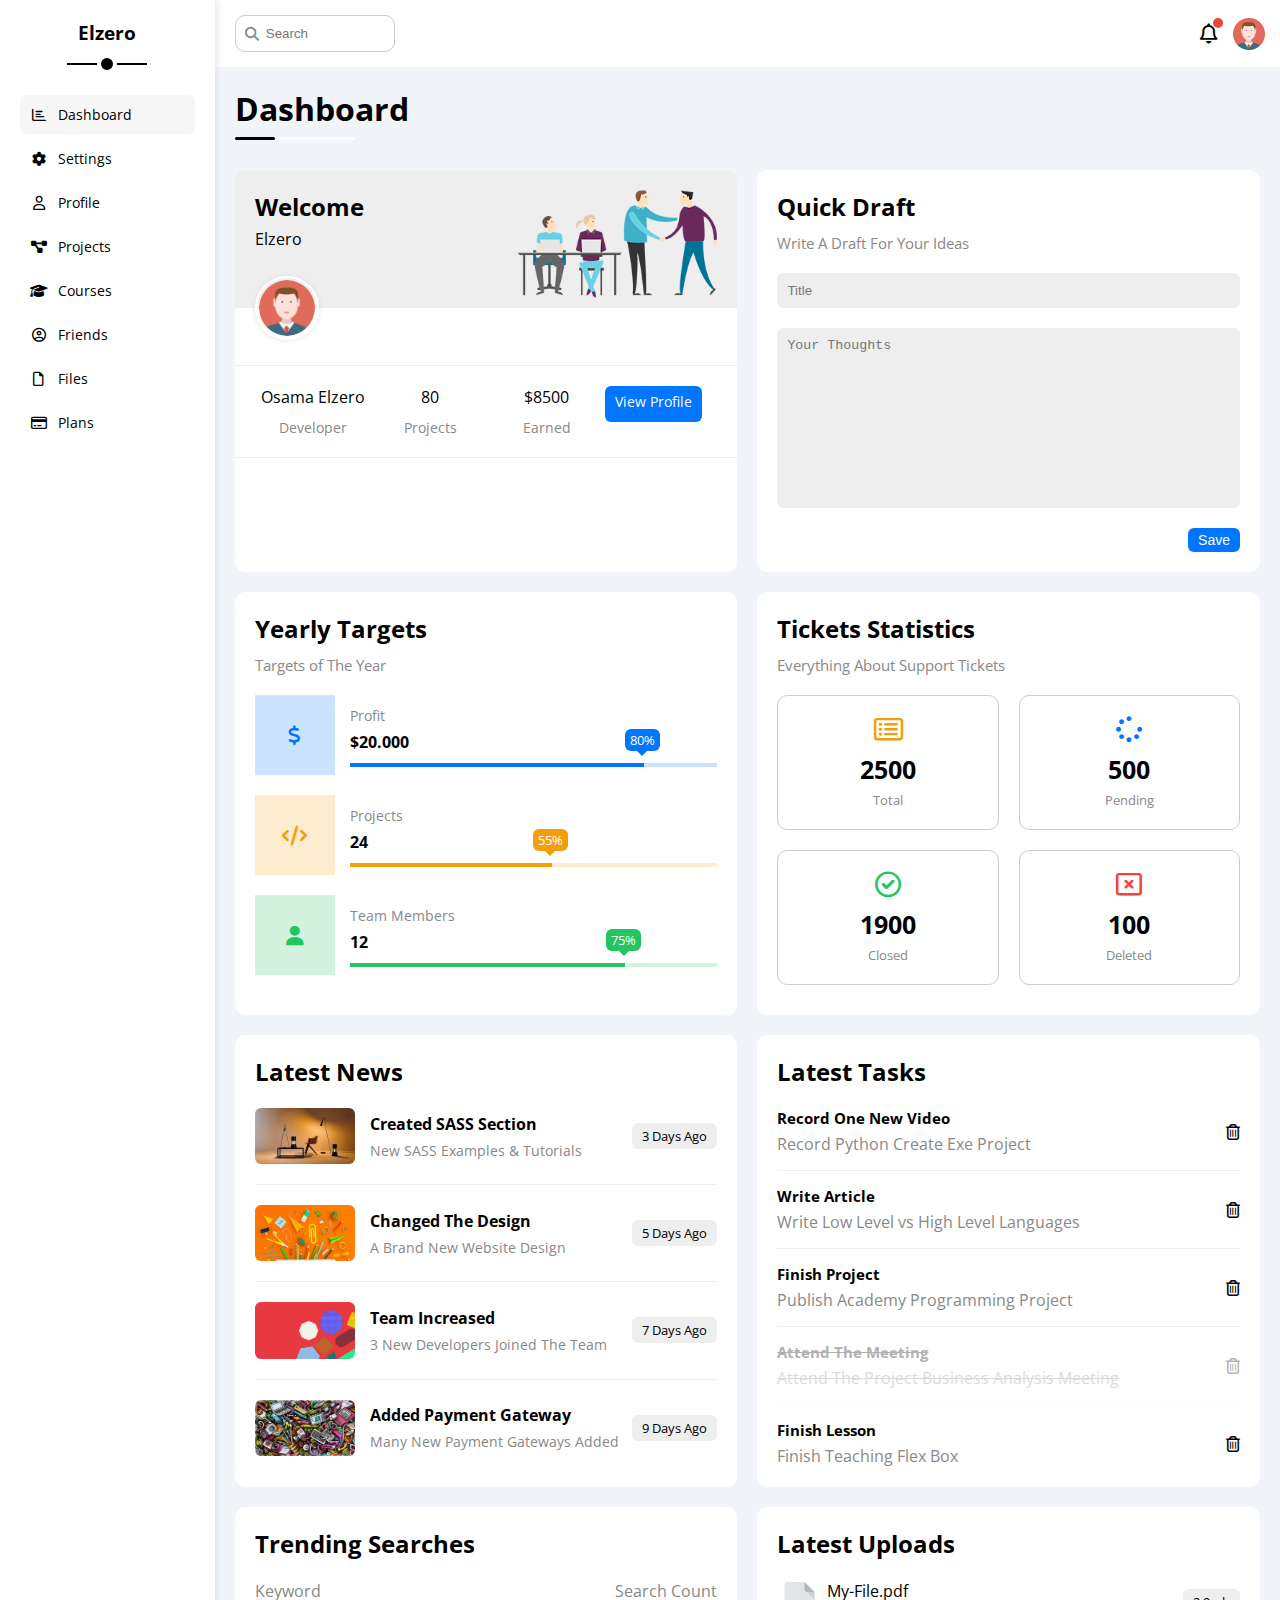
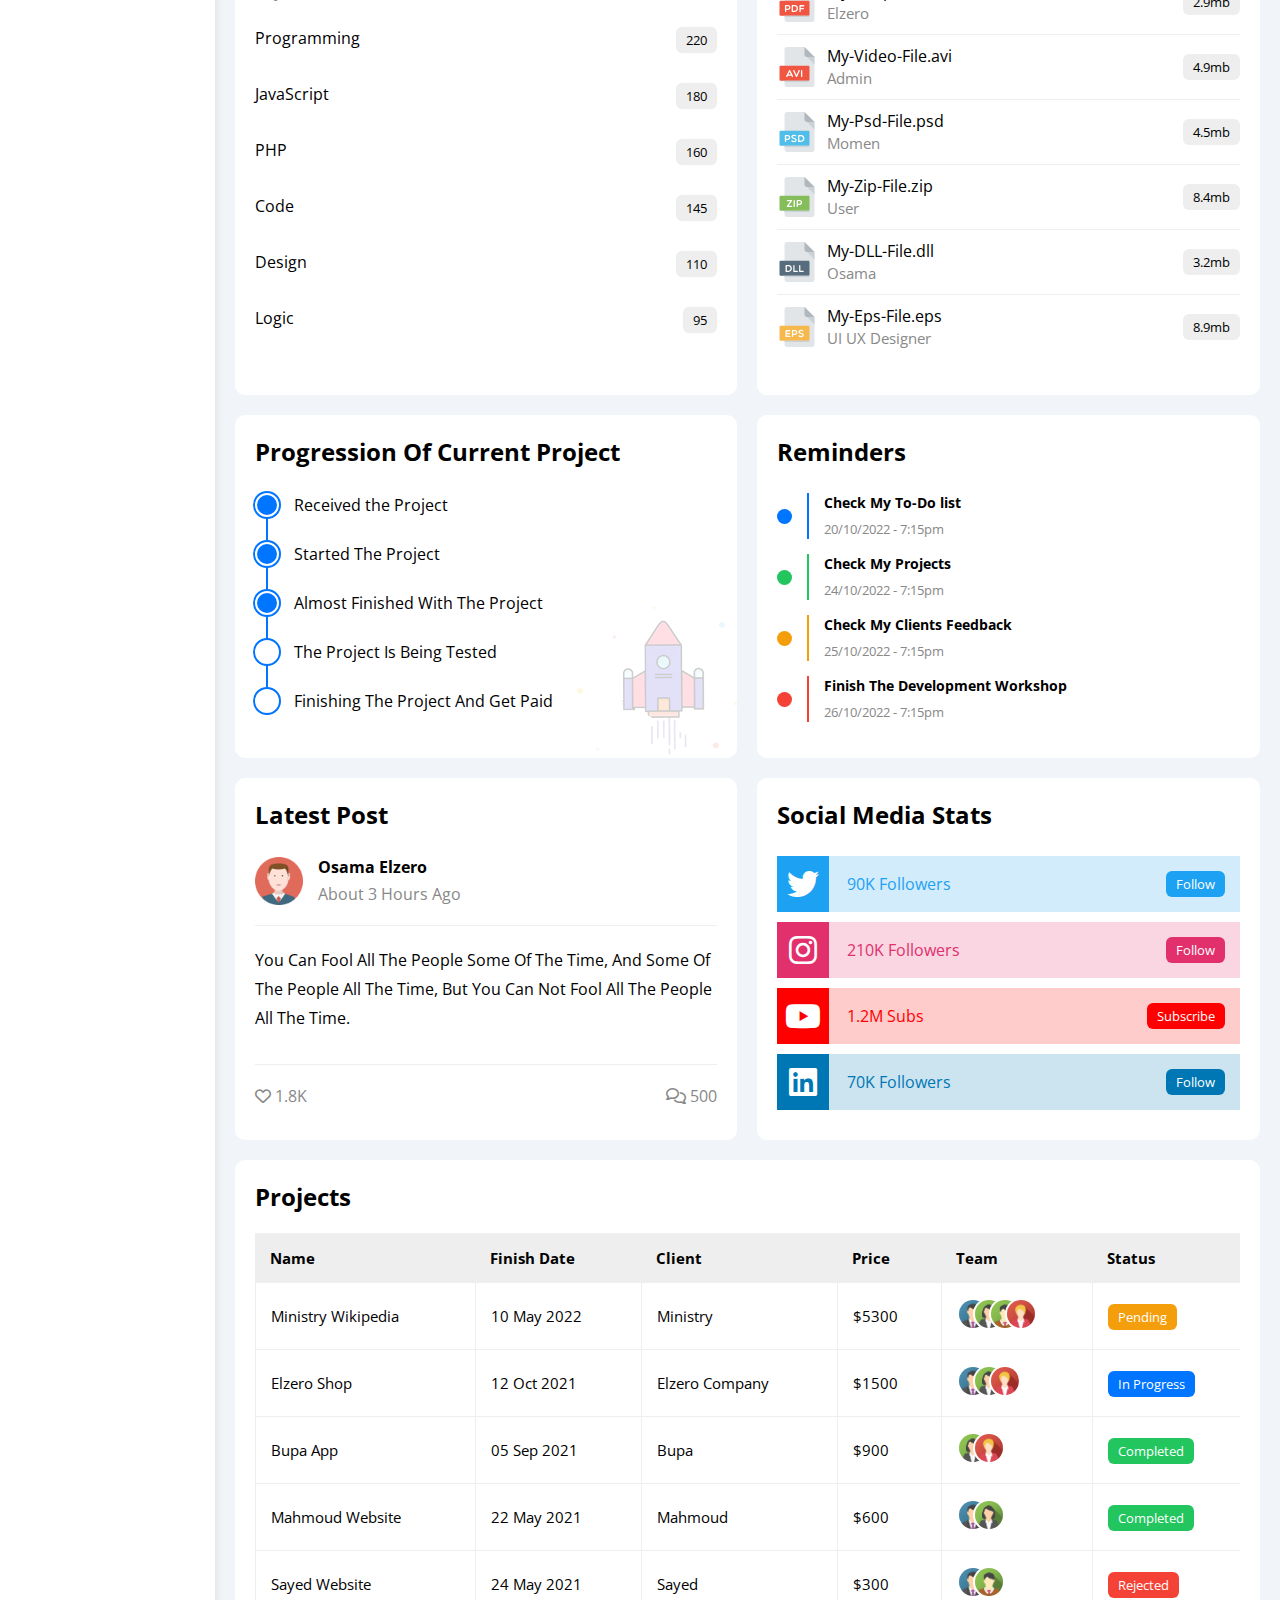
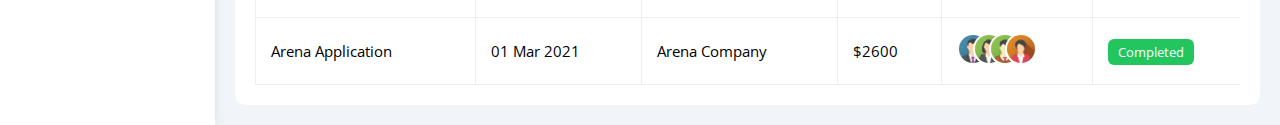
==== index.html @ bc7a1bca "Add files via upload" ====
<!DOCTYPE html>
<html lang="en">
  <head>
    <meta charset="UTF-8" />
    <meta http-equiv="X-UA-Compatible" content="IE=edge" />
    <meta name="viewport" content="width=device-width, initial-scale=1.0" />
    <title>Dashboard</title>
    <link rel="stylesheet" href="./Css/All.min.css" />
    <link rel="stylesheet" href="./Css/Framework.css" />
    <link rel="stylesheet" href="./Css/Master.css" />
    <!-- <link rel="stylesheet" href="./Css/Normalize.css" /> -->
    <link rel="preconnect" href="https://fonts.googleapis.com" />
    <link rel="preconnect" href="https://fonts.gstatic.com" crossorigin />
    <link
      href="https://fonts.googleapis.com/css2?family=Open+Sans:wght@300;500&display=swap"
      rel="stylesheet"
    />
  </head>
  <body>
    <div class="page d-flex">
      <div class="sidebar bg-white p-20 p-relative">
        <h3 class="p-relative text-c mt-0">Elzero</h3>
        <ul>
          <li>
            <a
              class="active d-flex align-center fs-14 c-black rad-6 p-10"
              href="index.html"
            >
              <i class="fa-regular fa-chart-bar fa-fw"></i>
              <span>Dashboard</span>
            </a>
          </li>
          <li>
            <a
              class="d-flex align-center fs-14 c-black rad-6 p-10"
              href="settings.html"
            >
              <i class="fa-solid fa-gear fa-fw"></i>
              <span>Settings</span>
            </a>
          </li>
          <li>
            <a
              class="d-flex align-center fs-14 c-black rad-6 p-10"
              href="profile.html"
            >
              <i class="fa-regular fa-user fa-fw"></i>
              <span>Profile</span>
            </a>
          </li>
          <li>
            <a
              class="d-flex align-center fs-14 c-black rad-6 p-10"
              href="projects.html"
            >
              <i class="fa-solid fa-diagram-project fa-fw"></i>
              <span>Projects</span>
            </a>
          </li>
          <li>
            <a
              class="d-flex align-center fs-14 c-black rad-6 p-10"
              href="courses.html"
            >
              <i class="fa-solid fa-graduation-cap fa-fw"></i>
              <span>Courses</span>
            </a>
          </li>
          <li>
            <a
              class="d-flex align-center fs-14 c-black rad-6 p-10"
              href="friends.html"
            >
              <i class="fa-regular fa-circle-user fa-fw"></i>
              <span>Friends</span>
            </a>
          </li>
          <li>
            <a
              class="d-flex align-center fs-14 c-black rad-6 p-10"
              href="files.html"
            >
              <i class="fa-regular fa-file fa-fw"></i>
              <span>Files</span>
            </a>
          </li>
          <li>
            <a
              class="d-flex align-center fs-14 c-black rad-6 p-10"
              href="plans.html"
            >
              <i class="fa-regular fa-credit-card fa-fw"></i>
              <span>Plans</span>
            </a>
          </li>
        </ul>
      </div>
      <div class="content w-full">
        <!-- Start Head -->
        <div class="head bg-white p-15 between-flex">
          <div class="search p-relative">
            <input class="p-10" type="search" placeholder="Search" />
          </div>
          <div class="icons d-flex align-center">
            <span class="notification p-relative">
              <i class="fa-regular fa-bell fa-lg"></i>
            </span>
            <img src="./Img/avatar.png" alt="" />
          </div>
        </div>
        <!-- End Head -->
        <h1 class="p-relative">Dashboard</h1>
        <div class="wrapper d-grid gap-20">
          <!-- Start Welcome Widget -->
          <div class="welcome bg-white rad-10 txt-c-mobile block-mobile">
            <div class="intro p-20 d-flex space-between bg-eee">
              <div>
                <h2 class="m-0">Welcome</h2>
                <p class="c.grey mt-5">Elzero</p>
              </div>
              <img class="hide-mobile" src="./Img/welcome.png" alt="" />
            </div>
            <img src="./Img/avatar.png" alt="" class="avatar" />
            <div class="body text-c d-flex p-20 mt-20 mb-20 block-mobile">
              <div>
                Osama Elzero
                <span class="d-block c-grey fs-14 mt-10">Developer</span>
              </div>
              <div>
                80 <span class="d-block c-grey fs-14 mt-10">Projects</span>
              </div>
              <div>
                $8500 <span class="d-block c-grey fs-14 mt-10">Earned</span>
              </div>
              <a
                href="Profile.html"
                class="visit d-block fs-14 bg-blue c-white w-fit p-6 rad-6"
                >View Profile</a
              >
            </div>
          </div>
          <!-- End Welcome Widget -->
          <!-- Start Quick Draft Widget -->
          <div class="quick-draft p-20 bg-white rad-10">
            <h2 class="mt-0 mb-10">Quick Draft</h2>
            <p class="mt-0 mb-20 c-grey fs-15">Write A Draft For Your Ideas</p>
            <form>
              <input
                class="d-block mb-20 w-full p-10 b-none bg-eee rad-6"
                type="text"
                placeholder="Title"
              />
              <textarea
                class="d-block mb-20 w-full p-10 b-none bg-eee rad-6"
                placeholder="Your Thoughts"
              ></textarea>
              <input
                class="save d-block fs-14 bg-blue c-white b-none w-fit btn-shape"
                type="submit"
                value="Save"
              />
            </form>
          </div>
          <!-- End Quick Draft Widget -->
          <!-- Start Tragets -->
          <div class="targets p-20 bg-white rad-10">
            <h2 class="mt-0 mb-10">Yearly Targets</h2>
            <p class="mt-0 mb-20 c-grey fs-15">Targets of The Year</p>
            <div class="target-row mb-20 d-flex align-center blue">
              <div class="icon center-flex">
                <i class="fa-solid fa-dollar-sign fa-lg c-blue"></i>
              </div>
              <div class="details">
                <span class="fs-14 c-grey">Profit</span>
                <span class="d-block mt-5 mb-10 fw-bold">$20.000</span>
                <div class="progress p-relative">
                  <span class="bg-blue blue" style="width: 80%">
                    <span class="bg-blue">80%</span>
                  </span>
                </div>
              </div>
            </div>
            <div class="target-row mb-20 d-flex align-center orange">
              <div class="icon center-flex">
                <i class="fa-solid fa-code fa-lg c-orange"></i>
              </div>
              <div class="details">
                <span class="fs-14 c-grey">Projects</span>
                <span class="d-block mt-5 mb-10 fw-bold">24</span>
                <div class="progress p-relative">
                  <span class="bg-orange orange" style="width: 55%">
                    <span class="bg-orange">55%</span>
                  </span>
                </div>
              </div>
            </div>
            <div class="target-row mb-20 d-flex align-center green">
              <div class="icon center-flex">
                <i class="fa-solid fa-user fa-lg c-green"></i>
              </div>
              <div class="details">
                <span class="fs-14 c-grey">Team Members</span>
                <span class="d-block mt-5 mb-10 fw-bold">12</span>
                <div class="progress p-relative">
                  <span class="bg-green green" style="width: 75%">
                    <span class="bg-green">75%</span>
                  </span>
                </div>
              </div>
            </div>
          </div>
          <!-- End Targets -->
          <!-- Start Ticket Widget -->
          <div class="tickets p-20 bg-white rad-10">
            <h2 class="mt-0 mb-10">Tickets Statistics</h2>
            <p class="mt-0 mb-20 c-grey fs-15">
              Everything About Support Tickets
            </p>
            <div class="d-flex text-c gap-20 f-wrap">
              <div class="box p-20 rad-10 fs-13 c-grey">
                <i
                  class="fa-regular fa-rectangle-list fa-2x mb-10 c-orange"
                ></i>
                <span class="d-block c-black fw-bold fs-25 mb-5">2500</span>
                Total
              </div>
              <div class="box p-20 rad-10 fs-13 c-grey">
                <i class="fa-solid fa-spinner fa-2x mb-10 c-blue"></i>
                <span class="d-block c-black fw-bold fs-25 mb-5">500</span>
                Pending
              </div>
              <div class="box p-20 rad-10 fs-13 c-grey">
                <i class="fa-regular fa-circle-check fa-2x mb-10 c-green"></i>
                <span class="d-block c-black fw-bold fs-25 mb-5">1900</span>
                Closed
              </div>
              <div class="box p-20 rad-10 fs-13 c-grey">
                <i class="fa-regular fa-rectangle-xmark fa-2x mb-10 c-red"></i>
                <span class="d-block c-black fw-bold fs-25 mb-5">100</span>
                Deleted
              </div>
            </div>
          </div>
          <!-- End Ticket Widget -->
          <!-- Start Latest News -->
          <div class="latest-news p-20 bg-white rad-10 txt-c-mobile">
            <h2 class="mt-0 mb-20">Latest News</h2>
            <div class="news-row d-flex align-center">
              <img src="./Img/news-01.png" alt="" />
              <div class="info">
                <h3>Created SASS Section</h3>
                <p class="m-0 fs-14 c-grey">New SASS Examples & Tutorials</p>
              </div>
              <div class="btn-shape bg-eee fs-13 label">3 Days Ago</div>
            </div>
            <div class="news-row d-flex align-center">
              <img src="./Img/news-02.png" alt="" />
              <div class="info">
                <h3>Changed The Design</h3>
                <p class="m-0 fs-14 c-grey">A Brand New Website Design</p>
              </div>
              <div class="btn-shape bg-eee fs-13 label">5 Days Ago</div>
            </div>
            <div class="news-row d-flex align-center">
              <img src="./Img/news-03.png" alt="" />
              <div class="info">
                <h3>Team Increased</h3>
                <p class="m-0 fs-14 c-grey">3 New Developers Joined The Team</p>
              </div>
              <div class="btn-shape bg-eee fs-13 label">7 Days Ago</div>
            </div>
            <div class="news-row d-flex align-center">
              <img src="./Img/news-04.png" alt="" />
              <div class="info">
                <h3>Added Payment Gateway</h3>
                <p class="m-0 fs-14 c-grey">Many New Payment Gateways Added</p>
              </div>
              <div class="btn-shape bg-eee fs-13 label">9 Days Ago</div>
            </div>
          </div>
          <!-- End Latest News -->
          <!-- Start Tasks -->
          <div class="tasks p-20 bg-white rad-10">
            <h2 class="mt-0 mb-20">Latest Tasks</h2>
            <div class="task-row between-flex">
              <div class="info">
                <h3 class="mt-0 mb-5 fs-15">Record One New Video</h3>
                <p class="m-0 c-grey">Record Python Create Exe Project</p>
              </div>
              <i class="fa-regular fa-trash-can delete"></i>
            </div>
            <div class="task-row between-flex">
              <div class="info">
                <h3 class="mt-0 mb-5 fs-15">Write Article</h3>
                <p class="m-0 c-grey">
                  Write Low Level vs High Level Languages
                </p>
              </div>
              <i class="fa-regular fa-trash-can delete"></i>
            </div>
            <div class="task-row between-flex">
              <div class="info">
                <h3 class="mt-0 mb-5 fs-15">Finish Project</h3>
                <p class="m-0 c-grey">Publish Academy Programming Project</p>
              </div>
              <i class="fa-regular fa-trash-can delete"></i>
            </div>
            <div class="task-row between-flex done">
              <div class="info">
                <h3 class="mt-0 mb-5 fs-15">Attend The Meeting</h3>
                <p class="m-0 c-grey">
                  Attend The Project Business Analysis Meeting
                </p>
              </div>
              <i class="fa-regular fa-trash-can delete"></i>
            </div>
            <div class="task-row between-flex">
              <div class="info">
                <h3 class="mt-0 mb-5 fs-15">Finish Lesson</h3>
                <p class="m-0 c-grey">Finish Teaching Flex Box</p>
              </div>
              <i class="fa-regular fa-trash-can delete"></i>
            </div>
          </div>
          <!-- End Tasks -->
          <!-- Start Top Search Word Widget -->
          <div class="search-items p-20 bg-white rad-10">
            <h2 class="mt-0 mb-20">Trending Searches</h2>
            <div class="items-heads d-flex space-between c-grey mb-10">
              <div>Keyword</div>
              <div>Search Count</div>
            </div>
            <div class="items d-flex space-between pt-15 pb-15">
              <span>Programming</span>
              <span class="bg-eee fs-13 btn-shape">220</span>
            </div>
            <div class="items d-flex space-between pt-15 pb-15">
              <span>JavaScript</span>
              <span class="bg-eee fs-13 btn-shape">180</span>
            </div>
            <div class="items d-flex space-between pt-15 pb-15">
              <span>PHP</span>
              <span class="bg-eee fs-13 btn-shape">160</span>
            </div>
            <div class="items d-flex space-between pt-15 pb-15">
              <span>Code</span>
              <span class="bg-eee fs-13 btn-shape">145</span>
            </div>
            <div class="items d-flex space-between pt-15 pb-15">
              <span>Design</span>
              <span class="bg-eee fs-13 btn-shape">110</span>
            </div>
            <div class="items d-flex space-between pt-15 pb-15">
              <span>Logic</span>
              <span class="bg-eee fs-13 btn-shape">95</span>
            </div>
          </div>
          <!-- End Top Search Word Widget -->
          <!-- Start Latest Uploads -->
          <div class="latest-uploads p-20 bg-white rad-10">
            <h2 class="mt-0 mb-20">Latest Uploads</h2>
            <ul>
              <li class="between-flex pb-10 mb-10">
                <div class="d-flex align-center">
                  <img class="mr-10" src="./Img/pdf.svg" alt="" />
                  <div>
                    <span class="d-block">My-File.pdf</span>
                    <span class="fs-15 c-grey">Elzero</span>
                  </div>
                </div>
                <div class="bg-eee btn-shape fs-13">2.9mb</div>
              </li>
              <li class="between-flex pb-10 mb-10">
                <div class="d-flex align-center">
                  <img class="mr-10" src="./Img/avi.svg" alt="" />
                  <div>
                    <span class="d-block">My-Video-File.avi</span>
                    <span class="fs-15 c-grey">Admin</span>
                  </div>
                </div>
                <div class="bg-eee btn-shape fs-13">4.9mb</div>
              </li>
              <li class="between-flex pb-10 mb-10">
                <div class="d-flex align-center">
                  <img class="mr-10" src="./Img/psd.svg" alt="" />
                  <div>
                    <span class="d-block">My-Psd-File.psd</span>
                    <span class="fs-15 c-grey">Momen</span>
                  </div>
                </div>
                <div class="bg-eee btn-shape fs-13">4.5mb</div>
              </li>
              <li class="between-flex pb-10 mb-10">
                <div class="d-flex align-center">
                  <img class="mr-10" src="./Img/zip.svg" alt="" />
                  <div>
                    <span class="d-block">My-Zip-File.zip</span>
                    <span class="fs-15 c-grey">User</span>
                  </div>
                </div>
                <div class="bg-eee btn-shape fs-13">8.4mb</div>
              </li>
              <li class="between-flex pb-10 mb-10">
                <div class="d-flex align-center">
                  <img class="mr-10" src="./Img/dll.svg" alt="" />
                  <div>
                    <span class="d-block">My-DLL-File.dll</span>
                    <span class="fs-15 c-grey">Osama</span>
                  </div>
                </div>
                <div class="bg-eee btn-shape fs-13">3.2mb</div>
              </li>
              <li class="between-flex pb-10 mb-10">
                <div class="d-flex align-center">
                  <img class="mr-10" src="./Img/eps.svg" alt="" />
                  <div>
                    <span class="d-block">My-Eps-File.eps</span>
                    <span class="fs-15 c-grey">UI UX Designer</span>
                  </div>
                </div>
                <div class="bg-eee btn-shape fs-13">8.9mb</div>
              </li>
            </ul>
          </div>
          <!-- End Latest Uploads -->
          <!-- Start Last Project Progress Widget -->
          <div class="last-project p-20 bg-white rad-10 p-relative">
            <h2 class="mt-0 mb-20">Progression Of Current Project</h2>
            <ul class="m-0 p-relative">
              <li class="mt-25 d-flex align-center done">
                Received the Project
              </li>
              <li class="mt-25 d-flex align-center done">
                Started The Project
              </li>
              <li class="mt-25 d-flex align-center done">
                Almost Finished With The Project
              </li>
              <li class="mt-25 d-flex align-center current">
                The Project Is Being Tested
              </li>
              <li class="mt-25 d-flex align-center">
                Finishing The Project And Get Paid
              </li>
            </ul>
            <img
              class="launch-icon hide-mobile"
              src="./Img/project.png"
              alt=""
            />
          </div>
          <!-- End Last Project Progress Widget -->
          <!-- Start Reminders Widget -->
          <div class="reminders p-20 bg-white rad-10 p-relative">
            <h2 class="mt-0 mb-25">Reminders</h2>
            <ul>
              <li class="d-flex align-center mt-15">
                <span class="key bg-blue mr-15 d-block rad-half"></span>
                <div class="pl-15 blue">
                  <p class="fs-14 fw-bold mt-0 mb-5">Check My To-Do list</p>
                  <span class="fs-13 c-grey">20/10/2022 - 7:15pm</span>
                </div>
              </li>
              <li class="d-flex align-center mt-15">
                <span class="key bg-green mr-15 d-block rad-half"></span>
                <div class="pl-15 green">
                  <p class="fs-14 fw-bold mt-0 mb-5">Check My Projects</p>
                  <span class="fs-13 c-grey">24/10/2022 - 7:15pm</span>
                </div>
              </li>
              <li class="d-flex align-center mt-15">
                <span class="key bg-orange mr-15 d-block rad-half"></span>
                <div class="pl-15 orange">
                  <p class="fs-14 fw-bold mt-0 mb-5">
                    Check My Clients Feedback
                  </p>
                  <span class="fs-13 c-grey">25/10/2022 - 7:15pm</span>
                </div>
              </li>
              <li class="d-flex align-center mt-15">
                <span class="key bg-red mr-15 d-block rad-half"></span>
                <div class="pl-15 red">
                  <p class="fs-14 fw-bold mt-0 mb-5">
                    Finish The Development Workshop
                  </p>
                  <span class="fs-13 c-grey">26/10/2022 - 7:15pm</span>
                </div>
              </li>
            </ul>
          </div>
          <!-- End Reminders Widget -->
          <!-- Start Latest Post Widget -->
          <div class="latest-post p-20 bg-white rad-10 p-relative">
            <h2 class="mt-0 mb-25">Latest Post</h2>
            <div class="top d-flex align-center">
              <img class="avatar mr-15" src="./Img/avatar.png" alt="" />
              <div class="info">
                <span class="d-block mb-5 fw-bold">Osama Elzero</span>
                <span class="c-grey">About 3 Hours Ago</span>
              </div>
            </div>
            <div class="post-content txt-c-mobile pt-20 pb-20 mt-20 mb-20">
              You Can Fool All The People Some Of The Time, And Some Of The
              People All The Time, But You Can Not Fool All The People All The
              Time.
            </div>
            <div class="post-stats between-flex c-grey">
              <div>
                <i class="fa-regular fa-heart"></i>
                <span>1.8K</span>
              </div>
              <div>
                <i class="fa-regular fa-comments"></i>
                <span>500</span>
              </div>
            </div>
          </div>
          <!-- End Latest Post Widget -->
          <!-- Start Social Media Widget -->
          <div class="social-media p-20 bg-white rad-10 p-relative">
            <h2 class="mt-0 mb-25">Social Media Stats</h2>
            <div class="box twitter p-15 p-relative mb-10 between-flex">
              <i
                class="fa-brands fa-twitter fa-2x c-white h-full center-flex"
              ></i>
              <span>90K Followers</span>
              <a class="fs-13 c-white btn-shape" href="#">Follow</a>
            </div>
            <div class="box instagram p-15 p-relative mb-10 between-flex">
              <i
                class="fa-brands fa-instagram fa-2x c-white h-full center-flex"
              ></i>
              <span>210K Followers</span>
              <a class="fs-13 c-white btn-shape" href="#">Follow</a>
            </div>
            <div class="box youtube p-15 p-relative mb-10 between-flex">
              <i
                class="fa-brands fa-youtube fa-2x c-white h-full center-flex"
              ></i>
              <span>1.2M Subs</span>
              <a class="fs-13 c-white btn-shape" href="#">Subscribe</a>
            </div>
            <div class="box linkedin p-15 p-relative mb-10 between-flex">
              <i
                class="fa-brands fa-linkedin fa-2x c-white h-full center-flex"
              ></i>
              <span>70K Followers</span>
              <a class="fs-13 c-white btn-shape" href="#">Follow</a>
            </div>
          </div>
          <!-- End Social Media Widget -->
        </div>
        <!-- Start Projects Table  -->
        <div class="projects p-20 bg-white rad-10 m-20">
          <h2 class="mt-0 mb-20">Projects</h2>
          <div class="responsive-table">
            <table class="fs-15 w-full">
              <thead>
                <tr>
                  <td>Name</td>
                  <td>Finish Date</td>
                  <td>Client</td>
                  <td>Price</td>
                  <td>Team</td>
                  <td>Status</td>
                </tr>
              </thead>
              <tbody>
                <tr>
                  <td>Ministry Wikipedia</td>
                  <td>10 May 2022</td>
                  <td>Ministry</td>
                  <td>$5300</td>
                  <td>
                    <img src="./Img/team-01.png" alt="" />
                    <img src="./Img/team-02.png" alt="" />
                    <img src="./Img/team-03.png" alt="" />
                    <img src="./Img/team-05.png" alt="" />
                  </td>
                  <td>
                    <span class="label btn-shape bg-orange c-white"
                      >Pending</span
                    >
                  </td>
                </tr>
                <tr>
                  <td>Elzero Shop</td>
                  <td>12 Oct 2021</td>
                  <td>Elzero Company</td>
                  <td>$1500</td>
                  <td>
                    <img src="./Img/team-01.png" alt="" />
                    <img src="./Img/team-02.png" alt="" />
                    <img src="./Img/team-05.png" alt="" />
                  </td>
                  <td>
                    <span class="label btn-shape bg-blue c-white"
                      >In Progress</span
                    >
                  </td>
                </tr>
                <tr>
                  <td>Bupa App</td>
                  <td>05 Sep 2021</td>
                  <td>Bupa</td>
                  <td>$900</td>
                  <td>
                    <img src="./Img/team-02.png" alt="" />
                    <img src="./Img/team-05.png" alt="" />
                  </td>
                  <td>
                    <span class="label btn-shape bg-green c-white"
                      >Completed</span
                    >
                  </td>
                </tr>
                <tr>
                  <td>Mahmoud Website</td>
                  <td>22 May 2021</td>
                  <td>Mahmoud</td>
                  <td>$600</td>
                  <td>
                    <img src="./Img/team-01.png" alt="" />
                    <img src="./Img/team-02.png" alt="" />
                  </td>
                  <td>
                    <span class="label btn-shape bg-green c-white"
                      >Completed</span
                    >
                  </td>
                </tr>
                <tr>
                  <td>Sayed Website</td>
                  <td>24 May 2021</td>
                  <td>Sayed</td>
                  <td>$300</td>
                  <td>
                    <img src="./Img/team-01.png" alt="" />
                    <img src="./Img/team-03.png" alt="" />
                  </td>
                  <td>
                    <span class="label btn-shape bg-red c-white">Rejected</span>
                  </td>
                </tr>
                <tr>
                  <td>Arena Application</td>
                  <td>01 Mar 2021</td>
                  <td>Arena Company</td>
                  <td>$2600</td>
                  <td>
                    <img src="./Img/team-01.png" alt="" />
                    <img src="./Img/team-02.png" alt="" />
                    <img src="./Img/team-03.png" alt="" />
                    <img src="./Img/team-04.png" alt="" />
                  </td>
                  <td>
                    <span class="label btn-shape bg-green c-white"
                      >Completed</span
                    >
                  </td>
                </tr>
              </tbody>
            </table>
          </div>
        </div>
        <!-- End Projects Table -->
      </div>
    </div>
  </body>
</html>
---- Css/Framework.css ----
:root {
    --blue-color: #0075ff;
    --blue-alt-color: #0d69d5;
    --orange-color: #f59e0b;
    --green-color: #22c55e;
    --red-color: #f44336;
    --grey-color: #888;
}

/* Start Box */
.d-flex {
    display: flex;
}

.align-center {
    align-items: center;
}

.space-between {
    justify-content: space-between;
}

.d-grid {
    display: grid;
}

.gap-20 {
    gap: 20px;
}

.d-block {
    display: block;
}

.f-wrap {
    flex-wrap: wrap;
}

@media (max-width: 767px) {
    .block-mobile {
        display: block;
    }

    .hide-mobile {
        display: none;
    }
}

/* End Box */
/* Start Padding + Margin */
.p-6 {
    padding: 6px 10px;
}

.p-10 {
    padding: 10px;
}

.p-15 {
    padding: 15px;
}

.p-20 {
    padding: 20px;
}

.pt-10 {
    padding-top: 10px;
}

.pt-15 {
    padding-top: 15px;
}

.pt-20 {
    padding-top: 20px;
}

.pb-10 {
    padding-bottom: 10px;
}

.pb-15 {
    padding-bottom: 15px;
}

.pb-20 {
    padding-bottom: 20px;
}

.pl-15 {
    padding-left: 15px;
}

.m-0 {
    margin: 0;
}

.m-15 {
    margin: 15px;
}

.m-20 {
    margin: 20px;
}

.mt-0 {
    margin-top: 0px;
}

.mt-5 {
    margin-top: 5px;
}

.mt-10 {
    margin-top: 10px;
}

.mt-15 {
    margin-top: 15px;
}

.mt-20 {
    margin-top: 20px;
}

.mt-25 {
    margin-top: 25px;
}

.mr-10 {
    margin-right: 10px;
}

.mr-15 {
    margin-right: 15px;
}

.mb-0 {
    margin-bottom: 0px;
}

.mb-5 {
    margin-bottom: 5px;
}

.mb-10 {
    margin-bottom: 10px;
}

.mb-15 {
    margin-bottom: 15px;
}

.mb-20 {
    margin-bottom: 20px;
}

.mb-25 {
    margin-bottom: 25px;
}

/* End Padding + Margin */
/* Start Color */
.bg-white {
    background-color: white;
}

.bg-eee {
    background-color: #eee;
}

.bg-blue {
    background-color: var(--blue-color);
}

.bg-orange {
    background-color: var(--orange-color);
}

.bg-green {
    background-color: var(--green-color);
}

.bg-red {
    background-color: var(--red-color);
}

.c-white {
    color: white;
}

.c-black {
    color: black;
}

.c-grey {
    color: var(--grey-color);
}

.c-blue {
    color: var(--blue-color);
}

.c-green {
    color: var(--green-color);
}

.c-orange {
    color: var(--orange-color);
}

.c-red {
    color: var(--red-color);
}

/* End Color */
/* Start Position */
.p-relative {
    position: relative;
}

.p-absolute {
    position: absolute;
}

/* End Position */
/* Start Font  */
.text-c {
    text-align: center;
}

.txt-c {
    text-align: center;
}

.fs-13 {
    font-size: 13px;
}

.fs-14 {
    font-size: 14px;
}

.fs-15 {
    font-size: 15px;
}

.fs-25 {
    font-size: 25px;
}

.fw-bold {
    font-weight: bold;
}

@media (max-width: 767px) {
    .txt-c-mobile {
        text-align: center;
    }
}

/* End Font */
/* Start Border */
.rad-half {
    border-radius: 50%;
}

.rad-6 {
    border-radius: 6px;
    -webkit-border-radius: 6px;
    -moz-border-radius: 6px;
    -ms-border-radius: 6px;
    -o-border-radius: 6px;
}

.rad-10 {
    border-radius: 10px;
    -webkit-border-radius: 10px;
    -moz-border-radius: 10px;
    -ms-border-radius: 10px;
    -o-border-radius: 10px;
}

.b-none {
    border: none;
}

.border-ccc {
    border: 1px solid #ccc;
}

.border-eee {
    border: 1px solid #eee;
}

/* End Border */

/* Start Width & height */
.w-full {
    width: 100%;
}

.h-full {
    height: 100%;
}

.w-fit {
    width: fit-content;
}

.w-100 {
    width: 100px;
}

.h-100 {
    height: 100px;
}

/* End Width & height */
/* Start Components */
.center-flex {
    display: flex;
    justify-content: center;
    align-items: center;
}

.between-flex {
    display: flex;
    align-items: center;
    justify-content: space-between;
}

.btn-shape {
    padding: 4px 10px;
    border-radius: 6px;
    -webkit-border-radius: 6px;
    -moz-border-radius: 6px;
    -ms-border-radius: 6px;
    -o-border-radius: 6px;
}

/* End Components  */
---- Css/Master.css ----
* {
    box-sizing: border-box;
}

:root {
    --blue-color: #0075ff;
    --blue-alt-color: #0d69d5;
    --orange-color: #f59e0b;
    --green-color: #22c55e;
    --red-color: #f44336;
    --grey-color: #888;
}

body {
    font-family: 'Open Sans', sans-serif;
    margin: 0;
}

*:focus {
    outline: none;
}

a {
    text-decoration: none;
}

ul {
    list-style: none;
    padding: 0;
}

::-webkit-scrollbar {
    width: 15px;
}

::-webkit-scrollbar-track {
    background: white;
}

::-webkit-scrollbar-thumb {
    background: var(--blue-color);
}

::-webkit-scrollbar-thumb:hover {
    background: var(--blue-alt-color);
}

.page {
    background-color: #f1f5f9;
    min-height: 100vh;
}

/* Start Sidebar */
.sidebar {
    width: 250px;
    box-shadow: 0 0 10px #ddd;
}

.sidebar>h3 {
    margin-bottom: 50px;
}

.sidebar>h3::before,
.sidebar>h3::after {
    content: '';
    background-color: black;
    transform: translateX(-50%);
    -webkit-transform: translateX(-50%);
    -moz-transform: translateX(-50%);
    -ms-transform: translateX(-50%);
    -o-transform: translateX(-50%);
    left: 50%;
    position: absolute;
}

.sidebar>h3::before {
    width: 80px;
    height: 2px;
    bottom: -20px;
}

.sidebar>h3::after {
    bottom: -29px;
    width: 12px;
    height: 12px;
    border-radius: 50%;
    border: 4px solid white;

}

.sidebar ul li a {
    transition: 0.3px;
    -webkit-transition: 0.3px;
    -moz-transition: 0.3px;
    -ms-transition: 0.3px;
    -o-transition: 0.3px;
    margin-bottom: 5px;
}

.sidebar ul li a:hover {
    background-color: #f6f6f6;
}

.sidebar ul li a.active {
    background-color: #f6f6f6;
}

.sidebar ul li a span {
    font-size: 14px;
    margin-left: 10px;
}

@media (max-width: 767px) {
    .sidebar {
        width: 58px;
        padding: 10px;
    }

    .sidebar>h3 {
        font-size: 13px;
        margin-bottom: 15px;
    }

    .sidebar>h3::before,
    .sidebar>h3::after {
        display: none;
    }

    .sidebar ul li a span {
        display: none;
    }
}

/* End Sidebar */
/* Start Content */
.content {
    overflow: hidden;
}

.head .search::before {
    font-family: var(--fa-style-family-classic);
    content: "\f002";
    font-weight: 900;
    position: absolute;
    left: 15px;
    top: 50%;
    transform: translateY(-50%);
    -webkit-transform: translateY(-50%);
    -moz-transform: translateY(-50%);
    -ms-transform: translateY(-50%);
    -o-transform: translateY(-50%);
    font-size: 14px;
    color: var(--grey-color);
}

.head .search input {
    border: 1px solid #ccc;
    border-radius: 10px;
    -webkit-border-radius: 10px;
    -moz-border-radius: 10px;
    -ms-border-radius: 10px;
    -o-border-radius: 10px;
    margin-left: 5px;
    padding-left: 30px;
    width: 160px;
    transition: width 0.3s;
    -webkit-transition: width 0.3s;
    -moz-transition: width 0.3s;
    -ms-transition: width 0.3s;
    -o-transition: width 0.3s;
}

.head .search input:focus {
    width: 200px;
}

.head .search input:focus::placeholder {
    opacity: 0;
}

.head .icons .notification::before {
    content: "";
    position: absolute;
    width: 10px;
    height: 10px;
    background-color: var(--red-color);
    border-radius: 50%;
    -webkit-border-radius: 50%;
    -moz-border-radius: 50%;
    -ms-border-radius: 50%;
    -o-border-radius: 50%;
    right: -5px;
    top: -5px;
}

.head .icons img {
    width: 32px;
    height: 32px;
    margin-left: 15px;
}

.page h1 {
    margin: 20px 20px 40px;
}

.page h1::before,
.page h1::after {
    content: '';
    height: 3px;
    position: absolute;
    bottom: -10px;
    left: 0;
    border-radius: 3px;
    -webkit-border-radius: 3px;
    -moz-border-radius: 3px;
    -ms-border-radius: 3px;
    -o-border-radius: 3px;
}

.page h1::before {
    background-color: white;
    width: 120px;
}

.page h1::after {
    background-color: black;
    width: 40px;
}

.wrapper {
    grid-template-columns: repeat(auto-fill, minmax(450px, 1fr));
    margin-left: 20px;
    margin-right: 20px;
    margin-bottom: 20px;
}

@media (max-width: 767px) {
    .wrapper {
        grid-template-columns: minmax(200px, 1fr);
        margin-left: 10px;
        margin-right: 10px;
        gap: 10px;
    }
}

/* End Content */
/* Start Welcome Widget */
.welcome {
    overflow: hidden;
}

.welcome .intro img {
    width: 200px;
    margin-bottom: -10px;
}

.welcome .avatar {
    width: 64px;
    height: 64px;
    border-radius: 50%;
    -webkit-border-radius: 50%;
    -moz-border-radius: 50%;
    -ms-border-radius: 50%;
    -o-border-radius: 50%;
    border: 2px solid white;
    padding: 2px;
    box-shadow: 0 0 5px #ddd;
    margin-left: 20px;
    margin-top: -32px;
}

.welcome .body {
    border-top: 1px solid #eee;
    border-bottom: 1px solid #eee;
}

.welcome .body>div {
    flex: 1;
}

.welcome .body .visit {
    margin: 0 15px 15px auto;
    transition: 0.3s;
    -webkit-transition: 0.3s;
    -moz-transition: 0.3s;
    -ms-transition: 0.3s;
    -o-transition: 0.3s;
}

.welcome .body .visit:hover {
    background-color: var(--blue-alt-color);
}

@media (max-width: 767px) {
    .welcome .intro {
        padding-bottom: 30px;
    }

    .welcome .avatar {
        margin-left: 0;
    }

    .welcome .body>div:not(:last-child) {
        margin-bottom: 20px;
    }
}

/* End Welcome Widget */
/* Start Quick Draft Widget */
.quick-draft textarea {
    resize: none;
    min-height: 180px;
}

.quick-draft .save {
    margin-left: auto;
    transition: 0.3s;
    -webkit-transition: 0.3s;
    -moz-transition: 0.3s;
    -ms-transition: 0.3s;
    -o-transition: 0.3s;
    cursor: pointer;
}

.quick-draft .save:hover {
    background-color: var(--blue-alt-color);
}

/* End Quick Draft Widget */
/* Start Targets */
.targets .target-row .icon {
    width: 80px;
    height: 80px;
    margin-right: 15px;
}

.targets .details {
    flex: 1;
}

.targets .details .progress {
    height: 4px;
}

.targets .details .progress>span {
    position: absolute;
    left: 0;
    top: 0;
    height: 100%;
}

.targets .details .progress>span span {
    position: absolute;
    bottom: 16px;
    right: -16px;
    color: white;
    padding: 2px 5px;
    border-radius: 6px;
    -webkit-border-radius: 6px;
    -moz-border-radius: 6px;
    -ms-border-radius: 6px;
    -o-border-radius: 6px;
    font-size: 13px;
}

.targets .details .progress>span span::after {
    content: "";
    border-color: transparent;
    border-width: 5px;
    border-style: solid;
    position: absolute;
    bottom: -10px;
    left: 50%;
    transform: translateX(-50%);
    -webkit-transform: translateX(-50%);
    -moz-transform: translateX(-50%);
    -ms-transform: translateX(-50%);
    -o-transform: translateX(-50%);
}

.targets .details .progress>.blue span::after {
    border-top-color: var(--blue-color);
}

.targets .details .progress>.orange span::after {
    border-top-color: var(--orange-color);
}

.targets .details .progress>.green span::after {
    border-top-color: var(--green-color);
}

.blue .icon,
.blue .progress {
    background-color: rgb(0 117 255 / 20%);
}

.orange .icon,
.orange .progress {
    background-color: rgb(245 158 11 / 20%);
}

.green .icon,
.green .progress {
    background-color: rgb(34 197 94 / 20%);
}

/* End Targets */
/* Start Tickets */
.tickets .box {
    border: 1px solid #ccc;
    width: calc(50% - 10px);
}

@media (max-width: 767px) {
    .tickets .box {
        width: 100%;
    }
}

/* End Tickets */
/* Start Latest News  */
.latest-news .news-row:not(:last-of-type) {
    margin-bottom: 20px;
    padding-bottom: 20px;
    border-bottom: 1px solid #eee;
}

.latest-news .news-row img {
    width: 100px;
    border-radius: 6px;
    -webkit-border-radius: 6px;
    -moz-border-radius: 6px;
    -ms-border-radius: 6px;
    -o-border-radius: 6px;
    margin-right: 15px;
}

.latest-news .info {
    flex-grow: 1;
}

.latest-news .info h3 {
    margin: 0 0 6px;
    font-size: 16px;
}

@media (max-width: 767px) {
    .latest-news .news-row {
        display: block;
    }

    .latest-news .news-row .label {
        margin: 10px auto;
        width: fit-content;
    }
}

/* End Latest News */
/* Start Tasks  */
.tasks .task-row:not(:last-of-type) {
    margin-bottom: 15px;
    padding-bottom: 15px;
    border-bottom: 1px solid #eee;
}

.tasks .info {
    flex-grow: 1;
}

.tasks .done {
    opacity: 0.3;
}

.tasks .done p,
.tasks .done h3 {
    text-decoration: line-through;
}

.tasks .delete {
    cursor: pointer;
    transition: 0.3s;
}

.tasks .delete:hover {
    color: var(--red-color);
}

/* End Tasks */
/* Start Latest Uploads */
.latest-uploads ul li:not(:last-child) {
    border-bottom: 1px solid #eee;
}

.latest-uploads ul li img {
    width: 40px;
    height: 40px;
}

/* End Lates Uploads */
/* Start Last Project */
.last-project ul::before {
    content: "";
    position: absolute;
    left: 11px;
    width: 2px;
    height: 100%;
    background-color: var(--blue-color);

}

.last-project ul li::before {
    content: "";
    width: 20px;
    height: 20px;
    display: block;
    border-radius: 50%;
    -webkit-border-radius: 50%;
    -moz-border-radius: 50%;
    -ms-border-radius: 50%;
    -o-border-radius: 50%;
    background-color: white;
    border: 2px solid white;
    outline: 2px solid var(--blue-color);
    margin-right: 15px;
    z-index: 1;
}

.last-project ul li.done::before {
    background-color: var(--blue-color);
}

.last-project ul li.current::before {
    animation: change-color 0.8s infinite alternate;
    -webkit-animation: change-color 0.8s infinite alternate;
}

.last-project .launch-icon {
    position: absolute;
    width: 160px;
    right: 0;
    bottom: 0;
    opacity: 0.2;
}

/* End Last Project */
/* Start Reminders */
.reminders ul li .key {
    width: 15px;
    height: 15px;
}

.reminders ul li>.blue {
    border-left: 2px solid var(--blue-color);
}

.reminders ul li>.green {
    border-left: 2px solid var(--green-color);
}

.reminders ul li>.orange {
    border-left: 2px solid var(--orange-color);
}

.reminders ul li>.red {
    border-left: 2px solid var(--red-color);
}

/* End Reminders */
/* Start Latest Post */
.latest-post .avatar {
    width: 48px;
    height: 48px;
}

.latest-post .post-content {
    text-transform: capitalize;
    line-height: 1.8;
    border-top: 1px solid #eee;
    border-bottom: 1px solid #eee;
    min-height: 140px;
}

/* End Latest Post */
/* Start Social Media */
.social-media .box {
    padding-left: 70px;

}

.social-media .box i {
    position: absolute;
    left: 0px;
    top: 0px;
    width: 52px;
    transition: 0.3s;
    -webkit-transition: 0.3s;
    -moz-transition: 0.3s;
    -ms-transition: 0.3s;
    -o-transition: 0.3s;
}

.social-media .box i:hover {
    transform: rotate(5deg);
    -webkit-transform: rotate(5deg);
    -moz-transform: rotate(5deg);
    -ms-transform: rotate(5deg);
    -o-transform: rotate(5deg);
}

.social-media .twitter {
    background-color: rgb(29 161 242 / 20%);
    color: #1da1f2;
}

.social-media .twitter i,
.social-media .twitter a {
    background-color: #1da1f2;
}

.social-media .instagram {
    background-color: rgb(225 48 108 / 20%);
    color: #e1306c;
}

.social-media .instagram i,
.social-media .instagram a {
    background-color: #e1306c;
}

.social-media .youtube {
    background-color: rgb(255 0 0 / 20%);
    color: #ff0000;
}

.social-media .youtube i,
.social-media .youtube a {
    background-color: #ff0000;
}

.social-media .linkedin {
    background-color: rgb(0 119 181 / 20%);
    color: #0077b5;
}

.social-media .linkedin i,
.social-media .linkedin a {
    background-color: #0077b5;
}

/* End Social Media */
/* Start Project Table  */
.projects .responsive-table {
    overflow-x: auto;
}

.projects table {
    min-width: 1000px;
    border-spacing: 0;
}

.projects thead td {
    background-color: #eee;
    font-weight: bold;
}

.projects table td {
    padding: 15px;
}

.projects tbody td {
    border-bottom: 1px solid #eee;
    border-left: 1px solid #eee;
    transition: 0.3s;
    -webkit-transition: 0.3s;
    -moz-transition: 0.3s;
    -ms-transition: 0.3s;
    -o-transition: 0.3s;
}

.projects table tbody tr td:last-child {
    border-right: 1px solid #eee;
}

.projects tbody tr:hover td {
    background-color: #faf7f7;
}

.projects table img {
    width: 32px;
    height: 32px;
    border-radius: 50px;
    -webkit-border-radius: 50px;
    -moz-border-radius: 50px;
    -ms-border-radius: 50px;
    -o-border-radius: 50px;
    padding: 2px;
    background-color: white;
}

.projects table img:not(:first-child) {
    margin-left: -20px;
}

.projects table .label {
    font-size: 13px;
}

/* End Project Table */
/* Start Settings */
.settings-page {
    grid-template-columns: repeat(auto-fill, minmax(500px, 1fr));
}

@media (max-width: 767px) {
    .settings-page {
        grid-template-columns: minmax(100px, 1fr);
        margin-left: 10px;
        margin-right: 10px;
        gap: 10px;
    }
}

.settings-page .close-message {
    border: 1px solid #ccc;
    resize: none;
    min-height: 150px;
}

.settings-page .email {
    display: inline-flex;
    width: calc(100% - 80px);
}

.settings-page .sec-box {
    padding-bottom: 15px;
}

.settings-page .sec-box:not(:last-of-type) {
    border-bottom: 1px solid #eee;
}

.settings-page .sec-box .button {
    transition: 0.3s;
    -webkit-transition: 0.3s;
    -moz-transition: 0.3s;
    -ms-transition: 0.3s;
    -o-transition: 0.3s;
}

.settings-page .sec-box .button:hover {
    background-color: var(--blue-alt-color);
}

.settings-page .close-message:focus {
    box-shadow: 0px 0px 2px var(--blue-color);
}

.settings-page .close-message::placeholder {
    transition: 0.3s;
    -webkit-transition: 0.3s;
    -moz-transition: 0.3s;
    -ms-transition: 0.3s;
    -o-transition: 0.3s;
}

.settings-page .close-message:focus::placeholder {
    opacity: 0;
}

.settings-page .social-boxes i {
    width: 40px;
    height: 40px;
    background-color: #f6f6f6;
    border: 1px solid #ddd;
    border-right: none;
    border-radius: 6px 0 0 6px;
    -webkit-border-radius: 6px 0 0 6px;
    -moz-border-radius: 6px 0 0 6px;
    -ms-border-radius: 6px 0 0 6px;
    -o-border-radius: 6px 0 0 6px;
    transition: 0.3s;
    -webkit-transition: 0.3s;
    -moz-transition: 0.3s;
    -ms-transition: 0.3s;
    -o-transition: 0.3s;
}

.settings-page .social-boxes input {
    height: 40px;
    background-color: #f6f6f6;
    border: 1px solid #ddd;
    padding-left: 10px;
    border-radius: 0 6px 6px 0;
}

.settings-page .social-boxes>div:focus-within i {
    color: black;
}

.widgets-control .control input {
    cursor: pointer;
}

.widgets-control .control input[type="checkbox"] {
    -webkit-appearance: none;
    appearance: none;
}

.widgets-control .control label {
    padding-left: 30px;
    cursor: pointer;
    position: relative;
}

.widgets-control .control label::before,
.widgets-control .control label::after {
    position: absolute;
    left: 0;
    top: 50%;
    margin-top: -9px;
    border-radius: 4px;
    -webkit-border-radius: 4px;
    -moz-border-radius: 4px;
    -ms-border-radius: 4px;
    -o-border-radius: 4px;
}

.widgets-control .control label::before {
    content: "";
    width: 14px;
    height: 14px;
    border: 2px solid var(--grey-color);
}

.widgets-control .control label:hover::before {
    border-color: var(--blue-alt-color);
}

.widgets-control .control label::after {
    font-family: var(--fa-style-family-classic);
    content: "\f00c";
    font-weight: 900;
    background-color: var(--blue-color);
    color: white;
    font-size: 12px;
    width: 18px;
    height: 18px;
    display: flex;
    align-items: center;
    justify-content: center;
    transform: scale(0) rotate(360deg);
    -webkit-transform: scale(0) rotate(360deg);
    -moz-transform: scale(0) rotate(360deg);
    -ms-transform: scale(0) rotate(360deg);
    -o-transform: scale(0) rotate(360deg);
    transition: 0.3s;
    -webkit-transition: 0.3s;
    -moz-transition: 0.3s;
    -ms-transition: 0.3s;
    -o-transition: 0.3s;
}

.widgets-control .control input[type="checkbox"]:checked+label::after {
    transform: scale(1);
    -webkit-transform: scale(1);
    -moz-transform: scale(1);
    -ms-transform: scale(1);
    -o-transform: scale(1);
}

.backup-control input[type="radio"] {
    -webkit-appearance: none;
    appearance: none;
}

.backup-control .date label {
    padding-left: 30px;
    cursor: pointer;
    position: relative;
}

.backup-control .date label::before {
    content: "";
    position: absolute;
    top: 50%;
    left: 0;
    margin-top: -11px;
    width: 18px;
    height: 18px;
    border: 2px solid var(--grey-color);
    border-radius: 50%;
    -webkit-border-radius: 50%;
    -moz-border-radius: 50%;
    -ms-border-radius: 50%;
    -o-border-radius: 50%;
}

.backup-control .date label::after {
    content: "";
    position: absolute;
    left: 5px;
    top: 5px;
    width: 12px;
    height: 12px;
    background: var(--blue-color);
    border-radius: 50%;
    -webkit-border-radius: 50%;
    -moz-border-radius: 50%;
    -ms-border-radius: 50%;
    -o-border-radius: 50%;
    transition: 0.3s;
    -webkit-transition: 0.3s;
    -moz-transition: 0.3s;
    -ms-transition: 0.3s;
    -o-transition: 0.3s;
    transform: scale(0);
}

.backup-control .date input[type="radio"]:checked+label::before {
    border-color: var(--blue-color);
}

.backup-control .date input[type="radio"]:checked+label::after {
    transform: scale(1);
}

.backup-control .servers {
    border-top: 1px solid #eee;
    padding-top: 20px;
}

@media (max-width: 767px) {
    .backup-control .servers {
        flex-wrap: wrap;
    }
}

.backup-control .servers .server {
    border: 2px solid #eee;
    position: relative;
}

.backup-control .servers .server label {
    cursor: pointer;
}

.backup-control .servers input[type="radio"]:checked+.server {
    border-color: var(--blue-color);
    color: var(--blue-color);
}

.toggle-checkbox {
    -webkit-appearance: none;
    appearance: none;
    display: none;
}

.toggle-switch {
    background-color: #ccc;
    width: 78px;
    height: 32px;
    border-radius: 16px;
    -webkit-border-radius: 16px;
    -moz-border-radius: 16px;
    -ms-border-radius: 16px;
    -o-border-radius: 16px;
    position: relative;
    transition: 0.3s;
    -webkit-transition: 0.3s;
    -moz-transition: 0.3s;
    -ms-transition: 0.3s;
    -o-transition: 0.3s;
    cursor: pointer;
}

.toggle-switch::before {
    font-family: var(--fa-style-family-classic);
    content: "\f00d";
    font-weight: 900;
    background-color: white;
    width: 24px;
    height: 24px;
    position: absolute;
    border-radius: 50%;
    -webkit-border-radius: 50%;
    -moz-border-radius: 50%;
    -ms-border-radius: 50%;
    -o-border-radius: 50%;
    top: 4px;
    left: 4px;
    display: flex;
    justify-content: center;
    align-items: center;
    color: #aaa;
    transition: 0.3s;
    -webkit-transition: 0.3s;
    -moz-transition: 0.3s;
    -ms-transition: 0.3s;
    -o-transition: 0.3s;
}

.toggle-checkbox:checked+.toggle-switch {
    background-color: var(--blue-color);
}

.toggle-checkbox:checked+.toggle-switch::before {
    content: "\f00c";
    left: 50px;
    color: var(--blue-color)
}

.settings-page :disabled {
    cursor: no-drop;
    background-color: #f0f4f8;
    color: #bbb;
}

/* End Settings */
/* Start Profile */
@media (max-width: 767px) {
    .profile-page .overview {
        flex-direction: column;
    }
}

.profile-page .avatar-box {
    width: 300px;
}

@media (min-width: 768px) {
    .profile-page .avatar-box {
        border-right: 1px solid #eee;
    }
}

.profile-page .avatar-box>img {
    width: 120px;
    height: 120px;
}

.profile-page .avatar-box .level {
    height: 6px;
    overflow: hidden;
    margin: auto;
    width: 70%;
}

.profile-page .avatar-box .level span {
    position: absolute;
    left: 0;
    top: 0;
    height: 100%;
    background-color: var(--blue-color);
    border-radius: 6px;
    -webkit-border-radius: 6px;
    -moz-border-radius: 6px;
    -ms-border-radius: 6px;
    -o-border-radius: 6px;
}

.profile-page .info-box .box {
    flex-wrap: wrap;
    border-bottom: 1px solid #eee;
    transition: 0.3s;
    -webkit-transition: 0.3s;
    -moz-transition: 0.3s;
    -ms-transition: 0.3s;
    -o-transition: 0.3s;
}

.profile-page .info-box .box:hover {
    background-color: #f9f9f9;
}

.profile-page .info-box .box>div {
    min-width: 250px;
    padding: 10px 0 0;
}

.profile-page .info-box .box h4 {
    font-weight: normal;
}

.profile-page .info-box .toggle-switch {
    height: 20px;
}

@media (max-width: 767px) {
    .profile-page .info-box .toggle-switch {
        margin: auto;
    }
}

.profile-page .info-box .toggle-switch::before {
    width: 12px;
    height: 12px;
    font-size: 8px;
}

.profile-page .info-box .toggle-checkbox:checked+.toggle-switch::before {
    left: 62px;
}

@media (max-width: 767px) {
    .profile-page .other-data {
        flex-direction: column;
    }
}

.profile-page .skills-card {
    flex-grow: 1;
}

.profile-page .skills-card ul li {
    padding: 15px 0;
}

.profile-page .skills-card ul li:not(:last-child) {
    border-bottom: 1px solid #eee;
}

.profile-page .skills-card ul li span {
    display: inline-flex;
    padding: 4px 10px;
    background-color: #eee;
    border-radius: 6px;
    -webkit-border-radius: 6px;
    -moz-border-radius: 6px;
    -ms-border-radius: 6px;
    -o-border-radius: 6px;
    font-size: 14px;
}

.profile-page .skills-card ul li span:not(:last-child) {
    margin-right: 5px;
}

.profile-page .activities {
    flex-grow: 2;
}

.profile-page .activities .activity:not(:last-of-type) {
    border-bottom: 1px solid #eee;
    padding-bottom: 20px;
    margin-bottom: 20px;
}

.profile-page .activity img {
    width: 64px;
    height: 64px;
    margin-right: 10px;
}

@media (min-width: 768px) {
    .profile-page .activity .date {
        margin-left: auto;
        text-align: right;
    }
}

@media (max-width: 767px) {
    .profile-page .activity {
        flex-direction: column;
    }

    .profile-page .activity img {
        margin-right: 0;
        margin-bottom: 15px;
    }

    .profile-page .activity .date {
        margin-top: 15px;
    }
}

/* End Profile*/
/* Start Projects Page */
.projects-page {
    grid-template-columns: repeat(auto-fill, minmax(500px, 1fr));
}

@media (max-width: 767px) {
    .projects-page {
        grid-template-columns: minmax(200px, 1fr);
        margin-left: 10px;
        margin-right: 10px;
        gap: 10px;
    }
}

.projects-page .project .date {
    position: absolute;
    right: 10px;
    top: 10px;
}

.projects-page .project h4 {
    font-weight: normal;
}

.projects-page .project .team {
    position: relative;
    min-height: 80px;
}

.projects-page .project .team a {
    position: absolute;
    left: 0;
    bottom: 0;
}

.projects-page .project .team a:nth-child(2) {
    left: 25px;
}

.projects-page .project .team a:nth-child(3) {
    left: 50px;
}

.projects-page .project .team a:nth-child(4) {
    left: 75px;
}

.projects-page .project .team a:nth-child(5) {
    left: 100px;
}

.projects-page .project .team a:hover {
    z-index: 1000;
}

.projects-page .project .team img {
    width: 40px;
    height: 40px;
    border-radius: 50%;
    border: 2px solid white;
}

.projects-page .project .do {
    justify-content: flex-end;
    border-top: 1px solid #eee;
    padding-top: 15px;
    margin-top: 15px;
}

@media (max-width: 767px) {
    .projects-page .project .do {
        flex-direction: column;
    }
}

.projects-page .project .do span {
    padding: 3px 8px;
    margin-left: 5px;
    width: fit-content;
}

@media (max-width: 767px) {
    .projects-page .project .do span:not(:last-child) {
        margin-bottom: 15px;
    }
}

.projects-page .project .info {
    border-top: 1px solid #eee;
    margin-top: 15px;
    padding-top: 15px;
}

@media (max-width: 767px) {
    .projects-page .project .info {
        flex-direction: column;
    }
}

.projects-page .project .prog {
    height: 8px;
    width: 260px;
    position: relative;
    border-radius: 6px;
    -webkit-border-radius: 6px;
    -moz-border-radius: 6px;
    -ms-border-radius: 6px;
    -o-border-radius: 6px;
}

@media (max-width: 767px) {
    .projects-page .project .prog {
        margin-bottom: 15px;
    }
}

.projects-page .project .prog span {
    position: absolute;
    left: 0;
    top: 0;
    height: 100%;
    border-radius: 6px;
    -webkit-border-radius: 6px;
    -moz-border-radius: 6px;
    -ms-border-radius: 6px;
    -o-border-radius: 6px;
}

/* End Projects Page */
/* Start Courses Page */
.courses-page {
    grid-template-columns: repeat(auto-fill, minmax(300px, 1fr));
}

@media (max-width: 767px) {
    .courses-page {
        grid-template-columns: minmax(200px, 1fr);
        margin-left: 10px;
        margin-right: 10px;
        gap: 10px;
    }
}

.courses-page .course {
    overflow: hidden;
}

.courses-page .course .cover {
    max-width: 100%;
}

.courses-page .course .instructor {
    position: absolute;
    width: 64px;
    height: 64px;
    border-radius: 50%;
    -webkit-border-radius: 50%;
    -moz-border-radius: 50%;
    -ms-border-radius: 50%;
    -o-border-radius: 50%;
    top: 20px;
    left: 20px;
    border: 2px solid white;
}

.courses-page .course .description {
    line-height: 1.6;
}

.courses-page .course .info {
    border-top: 1px solid #eee;
    font-size: 13px;
}

.courses-page .course .info .title {
    position: absolute;
    top: -13px;
    left: 50%;
    transform: translateX(-50%);
    -webkit-transform: translateX(-50%);
    -moz-transform: translateX(-50%);
    -ms-transform: translateX(-50%);
    -o-transform: translateX(-50%);
    font-size: 13px;
    height: 27px;
}

/* End Courses Page */
/* Start Friends Page */
.friends-page {
    grid-template-columns: repeat(auto-fill, minmax(300px, 1fr));
}

@media (max-width: 767px) {
    .friends-page {
        grid-template-columns: minmax(200px, 1fr);
        margin-left: 10px;
        margin-right: 10px;
        gap: 10px;
    }
}

.friends-page .contact {
    position: absolute;
    left: 10px;
    top: 10px;
}

.friends-page .contact i {
    background-color: #eee;
    padding: 10px;
    border-radius: 50%;
    color: #666;
    font-size: 13px;
    cursor: pointer;
    transition: 0.3s;
    -webkit-transition: 0.3s;
    -moz-transition: 0.3s;
    -ms-transition: 0.3s;
    -o-transition: 0.3s;
}

.friends-page .contact i:hover {
    background-color: var(--blue-color);
    color: white;
}

.friends-page .friend .icons {
    border-top: 1px solid #eee;
    border-bottom: 1px solid #eee;
    margin-top: 15px;
    margin-bottom: 15px;
    padding-top: 15px;
    padding-bottom: 15px;
}

.friends-page .friend .icons i {
    margin-right: 5px;
}

.friends-page .friend .icons .vip {
    position: absolute;
    right: 0;
    top: 50%;
    transform: translateY(-50%);
    -webkit-transform: translateY(-50%);
    -moz-transform: translateY(-50%);
    -ms-transform: translateY(-50%);
    -o-transform: translateY(-50%);
    font-size: 40px;
    opacity: 0.2;
}

/* End Friends Page */
/* Start Files Page */
.files-page {
    flex-direction: row-reverse;
    align-items: flex-start;
}

@media (max-width: 767px) {
    .files-page {
        flex-direction: column;
        align-items: normal;
    }
}

.files-page .files-stats {
    min-width: 260px;
}

.files-page .files-stats .icon {
    width: 40px;
    height: 40px;
    margin-right: 10px;
}

.files-page .files-stats .size {
    margin-left: auto;
}

.files-page .files-stats .blue {
    background-color: rgb(0 117 255 / 20%);
}

.files-page .files-stats .green {
    background-color: rgb(34 197 94 / 20%);
}

.files-page .files-stats .red {
    background-color: rgb(244 67 54 / 20%);
}

.files-page .files-stats .orange {
    background-color: rgb(245 158 11 / 20%);
}

.files-page .files-stats .upload {
    margin: 15px auto 0;
    padding: 10px 15px;
    transition: 0.3s;
    -webkit-transition: 0.3s;
    -moz-transition: 0.3s;
    -ms-transition: 0.3s;
    -o-transition: 0.3s;
}

.files-page .files-stats .upload:hover {
    background-color: var(--blue-alt-color);
}

.files-page .files-stats .upload:hover i {
    animation: go-up 0.8s infinite;
    -webkit-animation: go-up 0.8s infinite;
}

.files-page .files-content {
    flex: 1;
    grid-template-columns: repeat(auto-fill, minmax(200px, 1fr));
}

.files-page .files-content img {
    width: 64px;
    height: 64px;
    transition: 0.3s;
    -webkit-transition: 0.3s;
    -moz-transition: 0.3s;
    -ms-transition: 0.3s;
    -o-transition: 0.3s;
}

.files-page .files-content .file:hover img {
    transform: rotate(4deg);
    -webkit-transform: rotate(4deg);
    -moz-transform: rotate(4deg);
    -ms-transform: rotate(4deg);
    -o-transform: rotate(4deg);
}

.files-page .files-content .info {
    border-top: 1px solid #eee;
}

/* End Files Page */
/* Start Plans Page */
.plans-page {
    grid-template-columns: repeat(auto-fill, minmax(450px, 1fr));
}

@media (max-width: 767px) {
    .plans-page {
        grid-template-columns: minmax(250px, 1fr);
        margin-left: 10px;
        margin-right: 10px;
        gap: 10px;
    }
}

.plans-page .plan .top {
    border: 3px solid white;
    outline: 3px solid transparent;
}

.plans-page .plan.green .top {
    outline-color: var(--green-color);
}

.plans-page .plan.blue .top {
    outline-color: var(--blue-color);
}

.plans-page .plan.orange .top {
    outline-color: var(--orange-color);
}

.plans-page .plan .price {
    position: relative;
    font-size: 40px;
    width: fit-content;
    margin: auto;
}

.plans-page .plan .price span {
    position: absolute;
    left: -20px;
    top: 0;
    font-size: 25px;
}

.plans-page .plan ul li {
    padding: 15px 0;
    display: flex;
    align-items: center;
    font-size: 15px;
    border-bottom: 1px solid #eee;
}

.plans-page .plan ul li .yes {
    color: var(--green-color);
}

.plans-page .plan ul li i:not(.yes, .help) {
    color: var(--red-color);
}

.plans-page .plan ul li i:first-child {
    font-size: 18px;
    margin-right: 5px;
}

.plans-page .plan ul li .help {
    color: var(--grey-color);
    margin-left: auto;
    cursor: pointer;
}

/* End Plans Page */
/* Start Animation */
@keyframes change-color {
    from {
        background-color: var(--blue-color);
    }

    to {
        background-color: white;
    }
}

@keyframes go-up {

    0%,
    100% {
        transform: translateY(0);
        -webkit-transform: translateY(0);
        -moz-transform: translateY(0);
        -ms-transform: translateY(0);
        -o-transform: translateY(0);
    }

    50% {
        transform: translateY(-5px);
        -webkit-transform: translateY(-5px);
        -moz-transform: translateY(-5px);
        -ms-transform: translateY(-5px);
        -o-transform: translateY(-5px);
    }
}

/* End Animation */
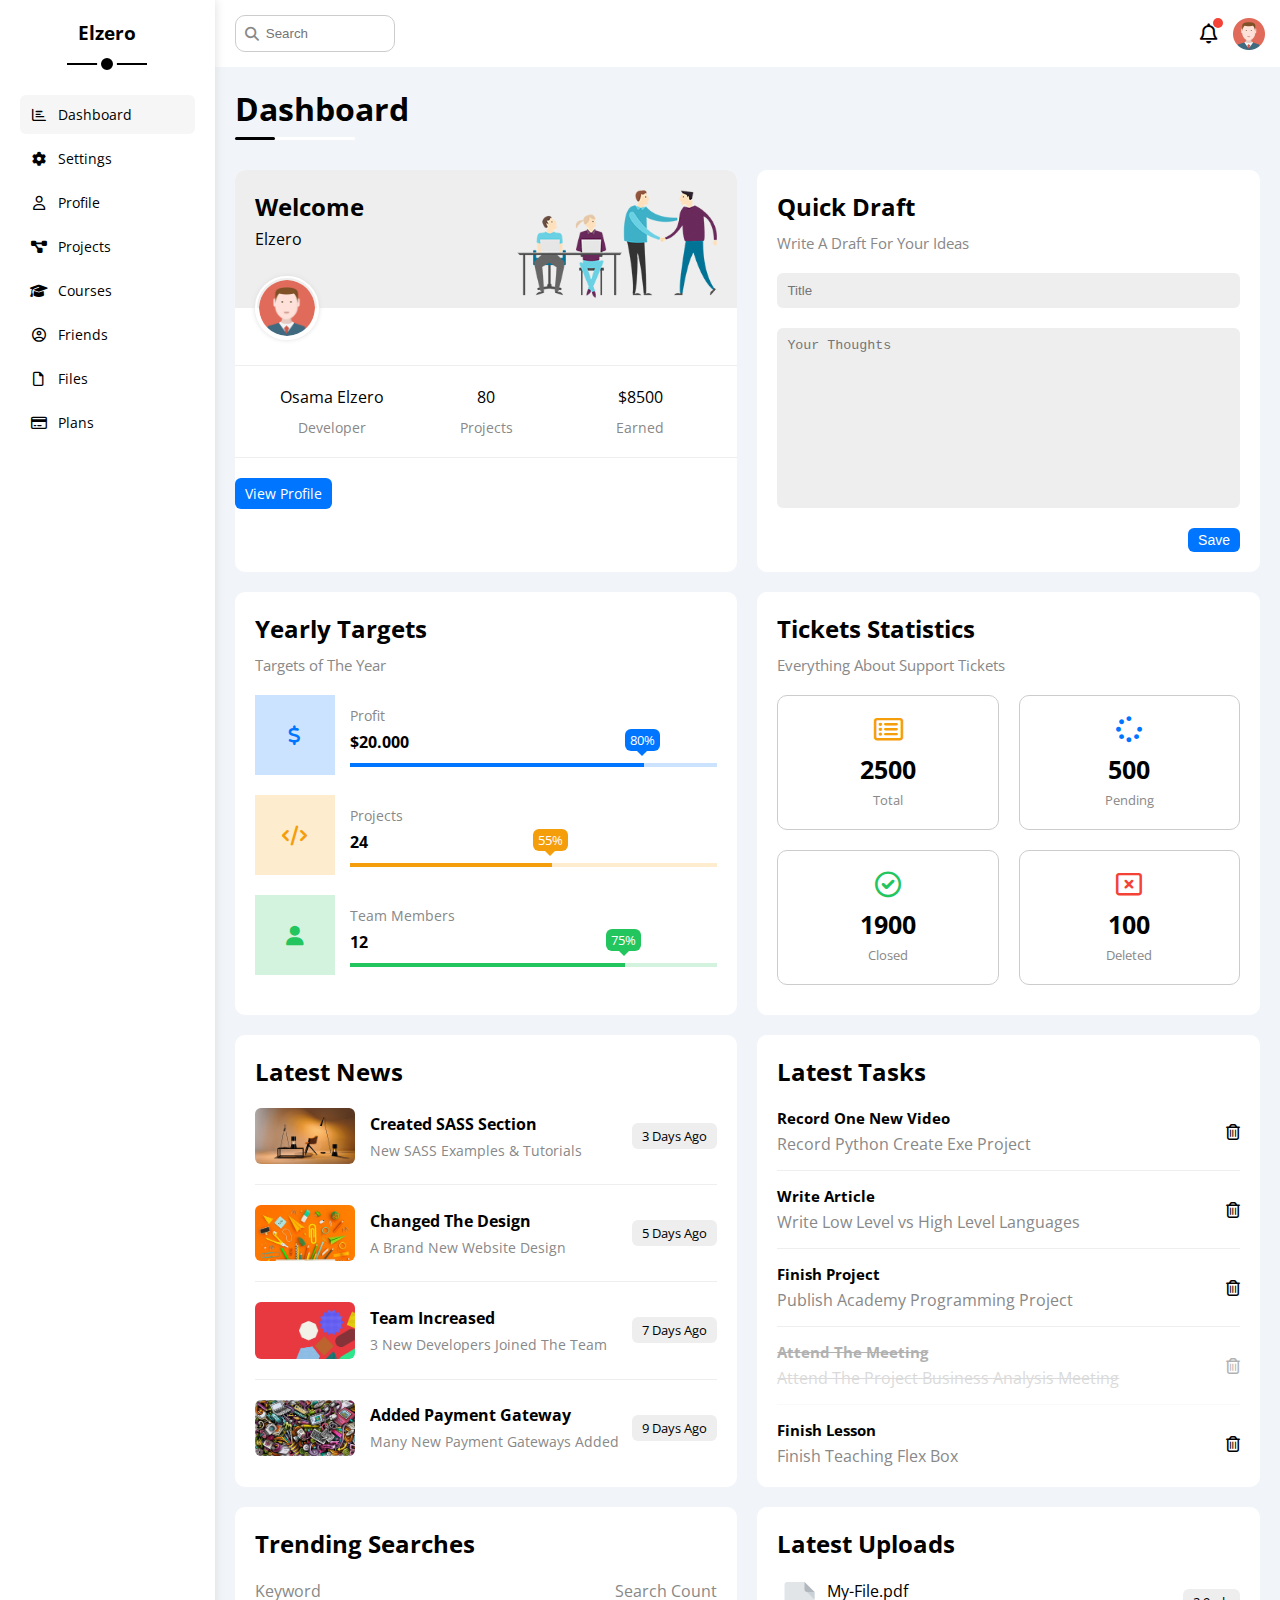
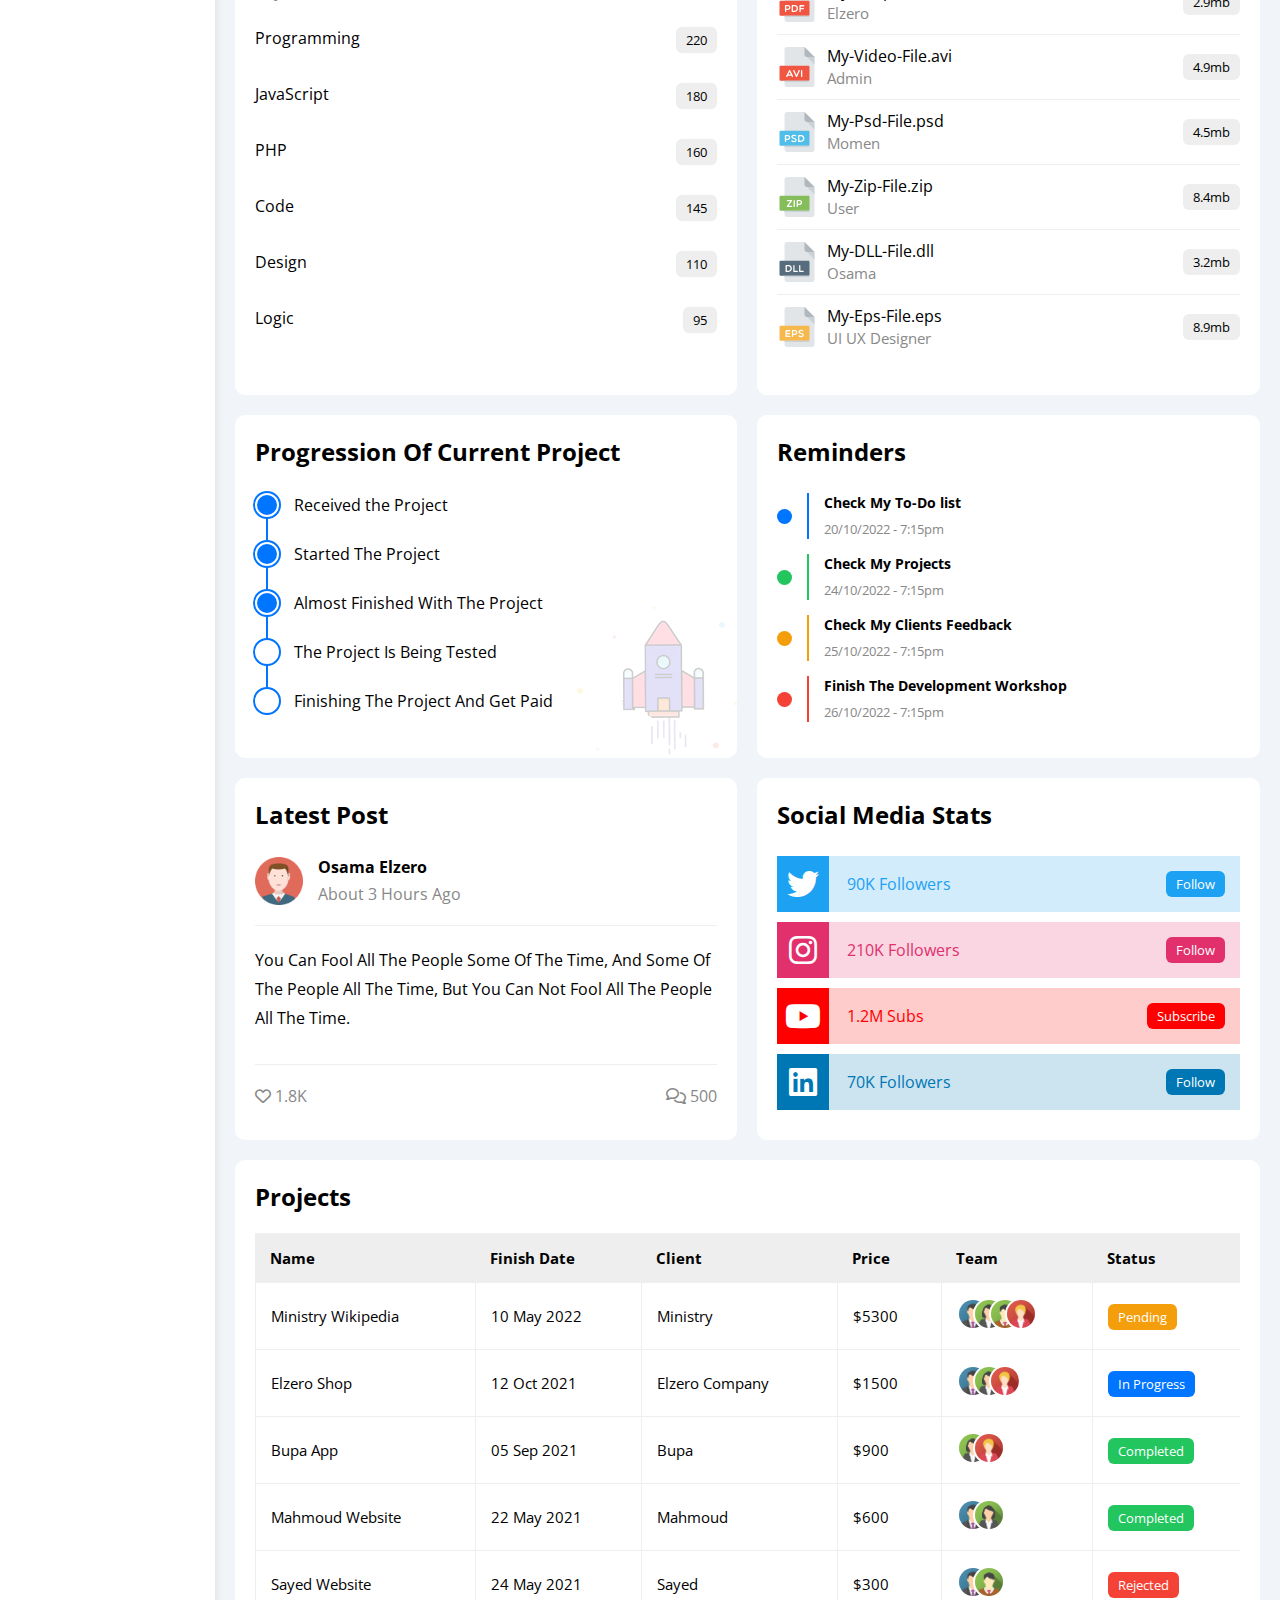
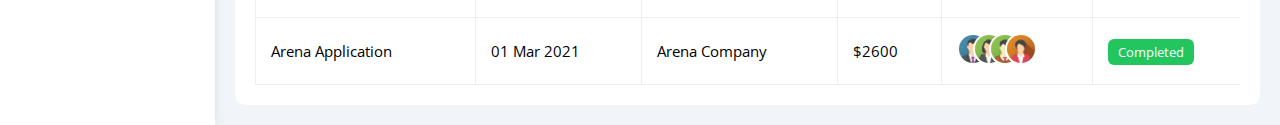
==== commit 7716295d: "Update index.html" ====
--- a/index.html
+++ b/index.html
@@ -132,12 +132,12 @@
               <div>
                 $8500 <span class="d-block c-grey fs-14 mt-10">Earned</span>
               </div>
-              <a
+            </div>
+                          <a
                 href="Profile.html"
                 class="visit d-block fs-14 bg-blue c-white w-fit p-6 rad-6"
                 >View Profile</a
               >
-            </div>
           </div>
           <!-- End Welcome Widget -->
           <!-- Start Quick Draft Widget -->
